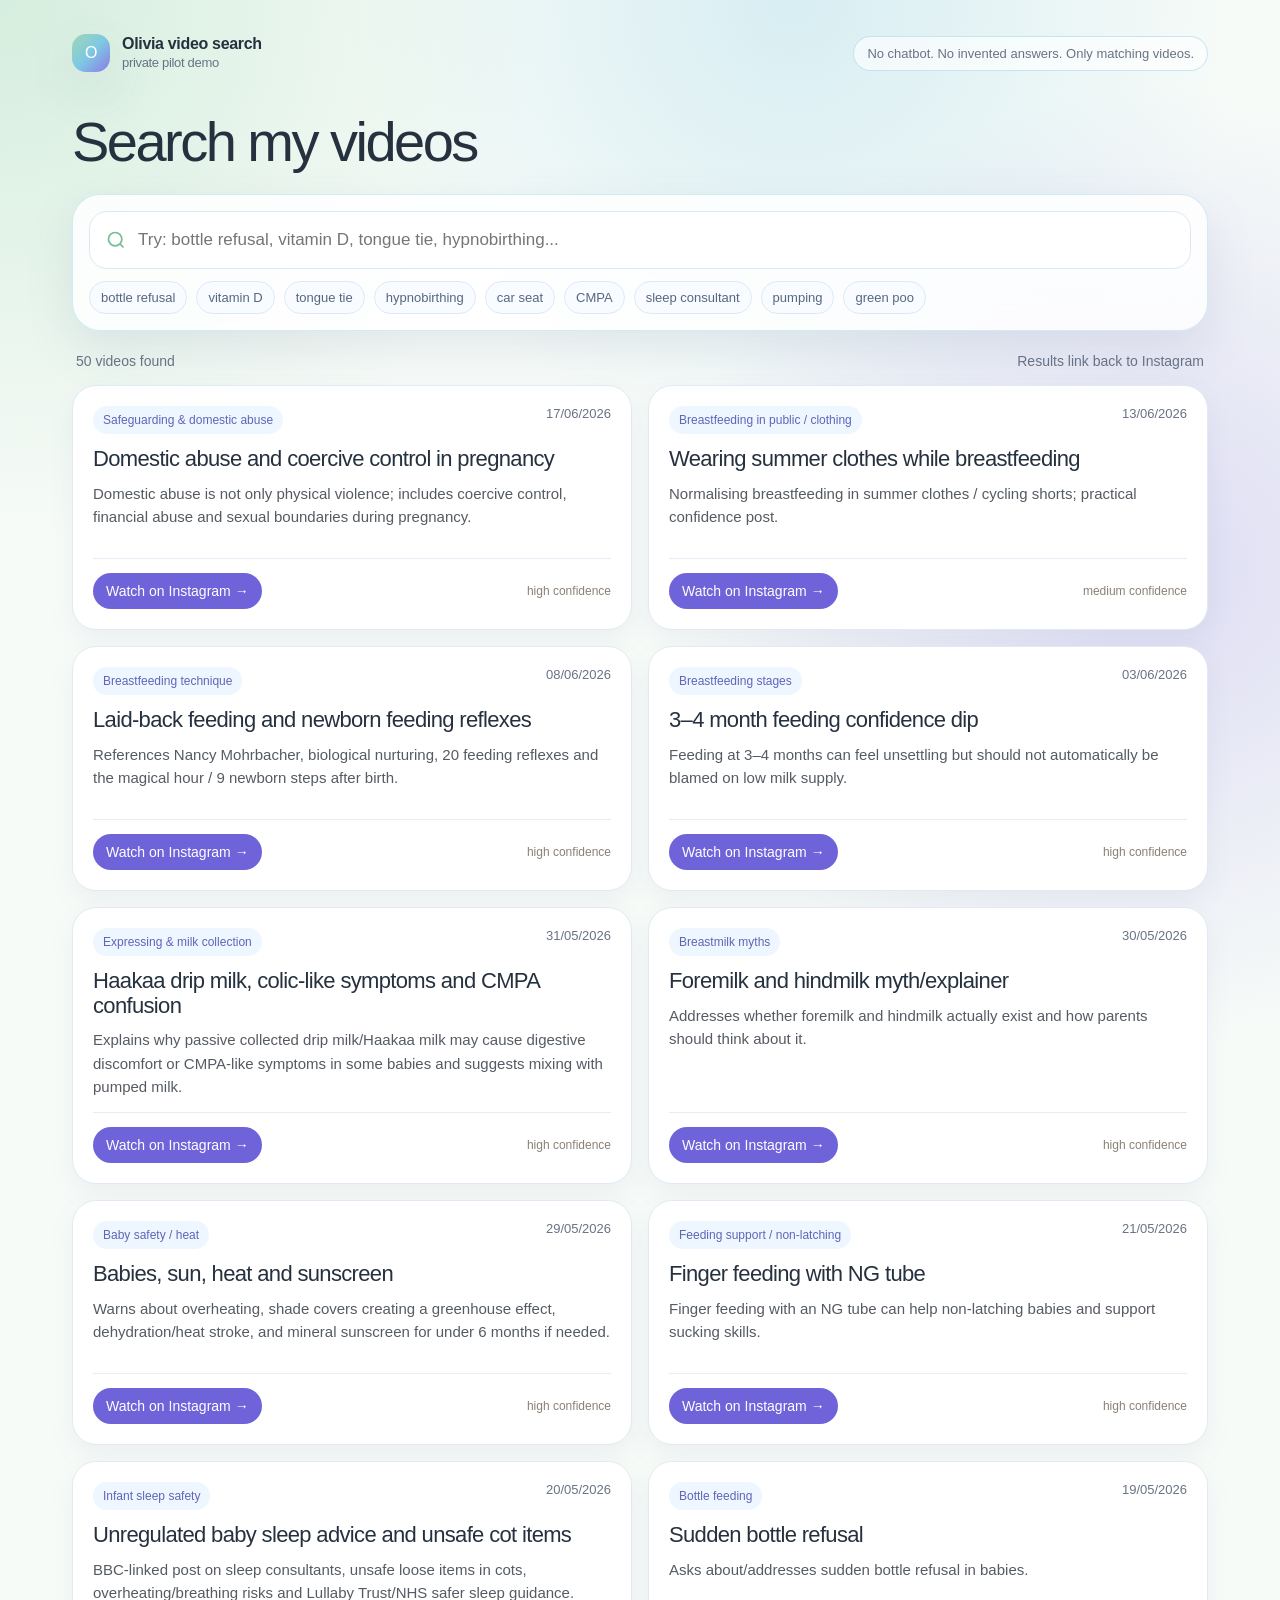
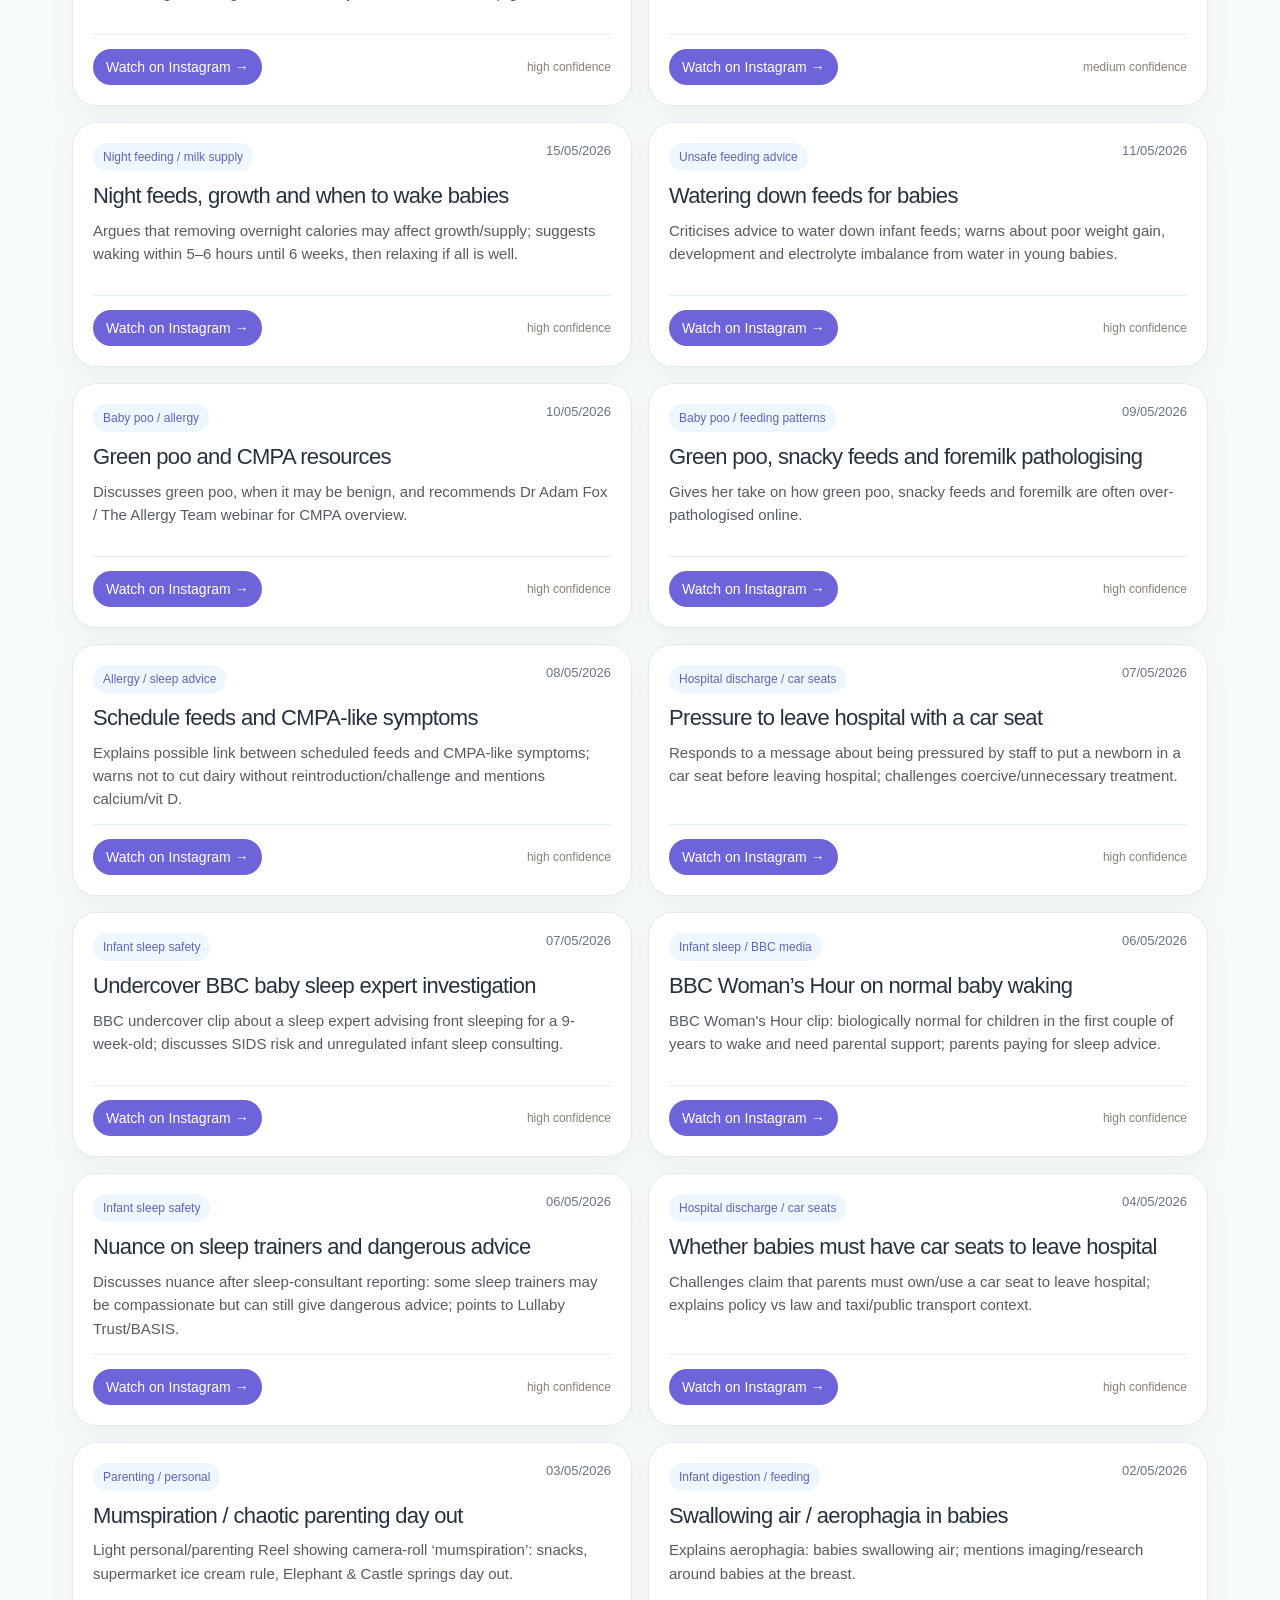
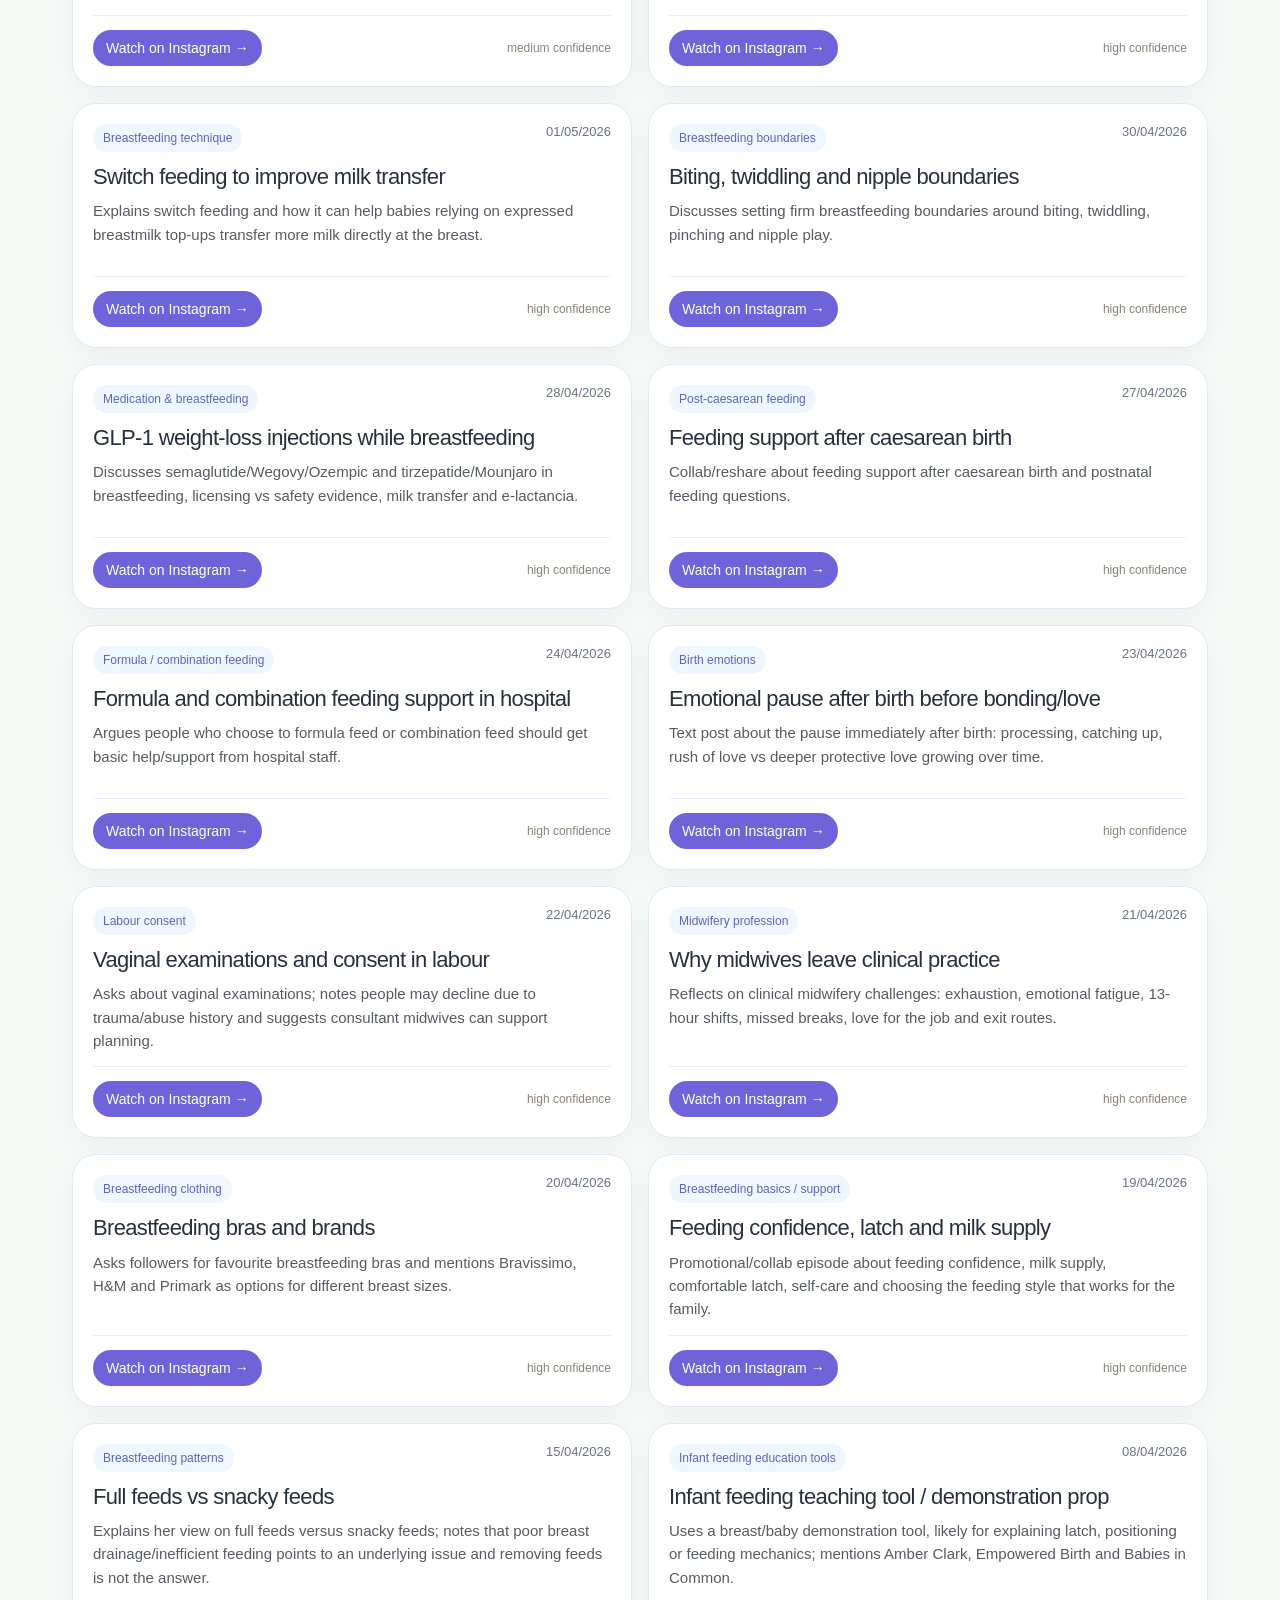
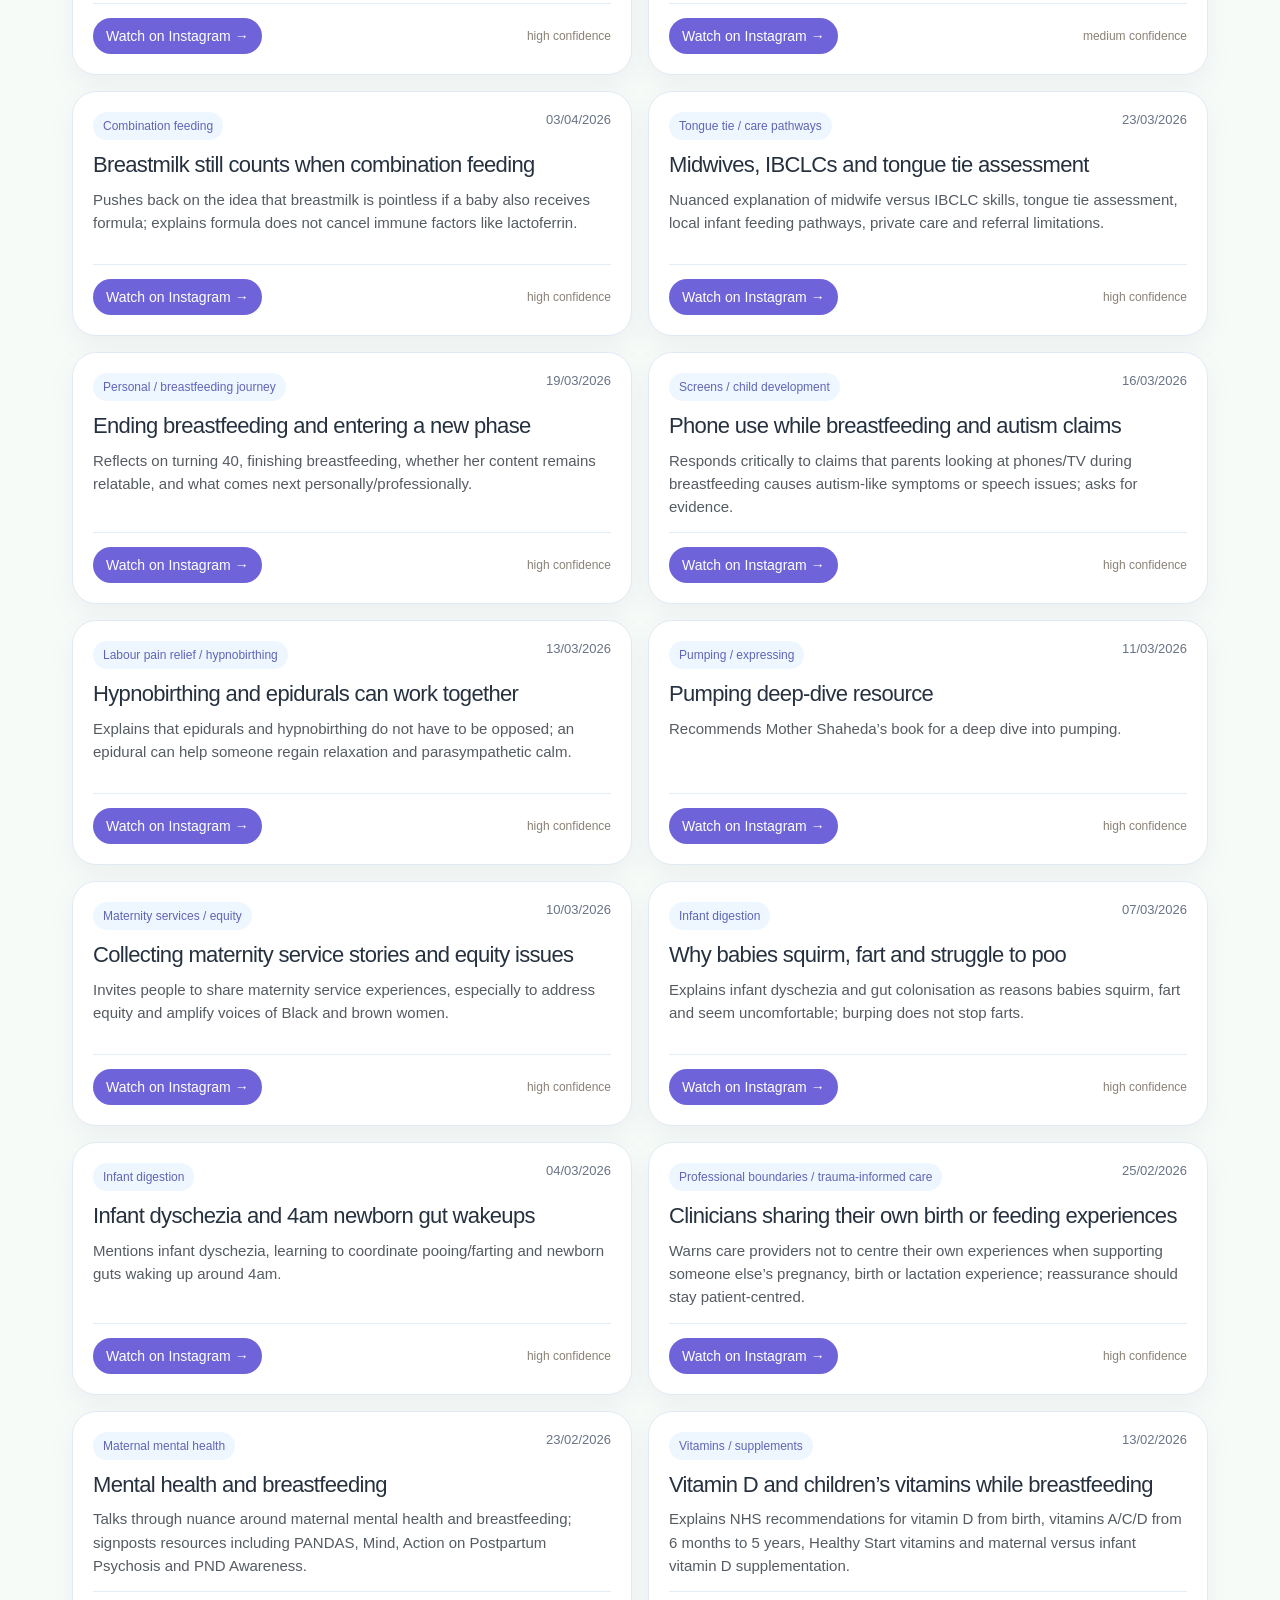
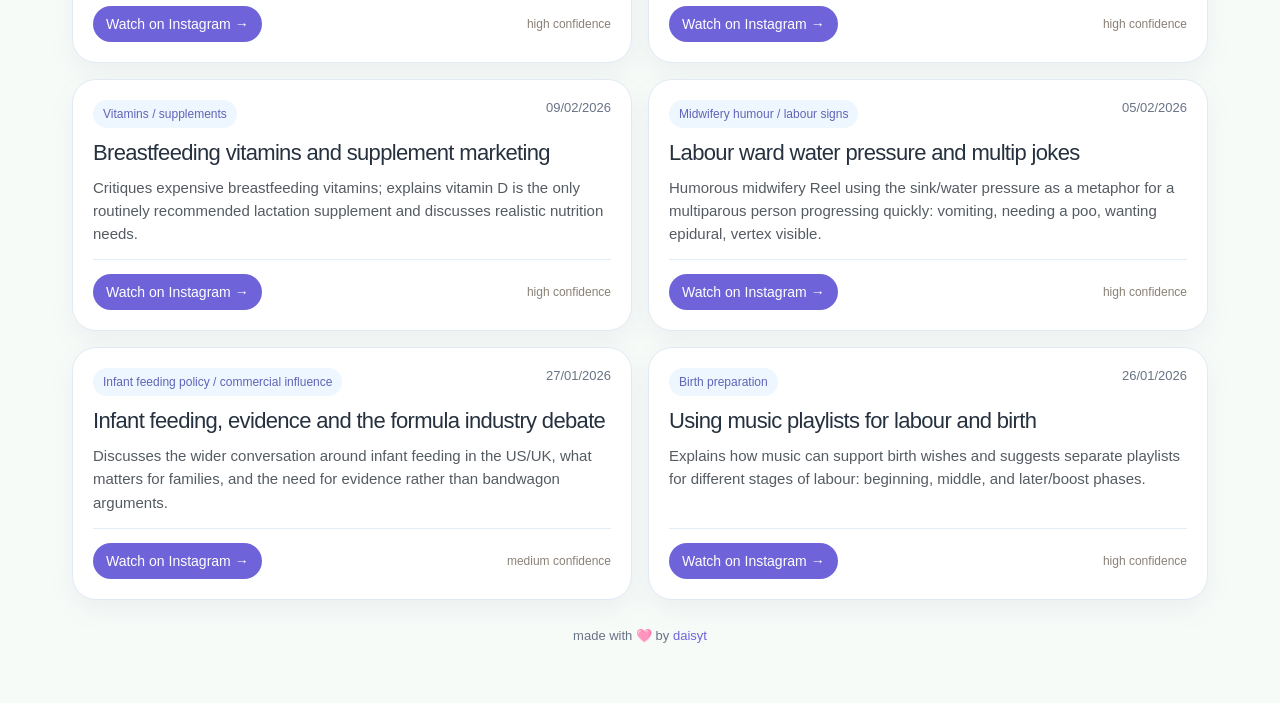
==== olivia/index.html @ 492f8221 "demo" ====
<!doctype html>
<html lang="en">
<head>
  <meta charset="utf-8" />
  <meta name="viewport" content="width=device-width, initial-scale=1" />
  <title>Search my videos</title>
  <style>
    * { box-sizing: border-box; }
    :root {
      --bg: #f7fbf8;
      --panel: rgba(255,255,255,.80);
      --card: #ffffff;
      --ink: #26313f;
      --muted: #687385;
      --soft: #dce9f4;
      --accent: #9ed8b3;
      --accent-2: #7ec8e3;
      --green: #9ed8b3;
      --shadow: 0 18px 48px rgba(91, 112, 148, .13);
      --radius: 24px;
    }
    body {
      margin: 0;
      font-family: "Helvetica Neue", Helvetica, Arial, ui-sans-serif, system-ui, -apple-system, BlinkMacSystemFont, "Segoe UI", sans-serif;
      font-weight: 300;
      color: var(--ink);
      background:
        radial-gradient(circle at top left, rgba(158,216,179,.38), transparent 34rem),
        radial-gradient(circle at 90% 8%, rgba(140,122,230,.24), transparent 30rem),
        radial-gradient(circle at 62% 0%, rgba(126,200,227,.26), transparent 28rem),
        var(--bg);
      min-height: 100vh;
    }
    a { color: inherit; }
    .wrap { max-width: 1180px; margin: 0 auto; padding: 34px 22px 60px; }
    header { display:flex; justify-content:space-between; align-items:center; gap:18px; margin-bottom:42px; }
    .brand { display:flex; align-items:center; gap:12px; font-weight:750; letter-spacing:-.02em; }
    .mark { width:38px; height:38px; border-radius:14px; background:linear-gradient(135deg,var(--green),var(--accent-2),#8c7ae6); color:white; display:grid; place-items:center; box-shadow:var(--shadow); font-weight:300; }
    .pill { border:1px solid rgba(126,200,227,.42); background:rgba(255,255,255,.64); color:var(--muted); padding:9px 13px; border-radius:999px; font-size:13px; }
    .hero { margin-bottom:24px; }
    h1 { font-family: "Helvetica Neue", Helvetica, Arial, ui-sans-serif, system-ui, sans-serif; font-size: clamp(34px, 5vw, 56px); font-weight: 200; line-height:1; letter-spacing:-.045em; margin:0; max-width:720px; }
    .searchPanel { position:sticky; top:14px; z-index:4; background:rgba(255,255,255,.84); border:1px solid rgba(126,200,227,.34); box-shadow:var(--shadow); backdrop-filter: blur(18px); border-radius:28px; padding:16px; margin-bottom:22px; }
    .searchRow { display:flex; gap:12px; align-items:center; }
    .searchBox { position:relative; flex:1; }
    .searchIcon { position:absolute; left:17px; top:50%; transform:translateY(-50%); color:#75bd93; pointer-events:none; }
    #q { display:block; width:100%; height:58px; border:1px solid #dbe7f3; border-radius:18px; background:white; padding:0 50px 0 48px; font-size:17px; line-height:58px; outline:none; color:var(--ink); transition:.18s ease; appearance:none; -webkit-appearance:none; }
    #q:focus { border-color:rgba(117,189,147,.72); box-shadow:0 0 0 4px rgba(158,216,179,.20); }
    .clearSearch { display:none; position:absolute; right:12px; top:50%; transform:translateY(-50%); width:34px; height:34px; border:0; border-radius:999px; background:#edf7f2; color:#4f9a6e; font-size:22px; line-height:1; cursor:pointer; font-weight:300; }
    .clearSearch.visible { display:grid; place-items:center; }
    .clearSearch:hover { background:#e7f7ef; color:#3f6f56; }
    .quick { display:flex; gap:9px; flex-wrap:wrap; margin-top:12px; }
    .chip { border:1px solid #dce9f4; background:#f8fbff; color:#58677f; border-radius:999px; padding:8px 11px; font-size:13px; cursor:pointer; transition:.15s ease; }
    .chip:hover, .chip.active { background:#edf7f2; border-color:#9ed8b3; color:#3f6f56; }
    .metaLine { display:flex; justify-content:space-between; align-items:center; gap:12px; color:var(--muted); font-size:14px; margin:16px 4px; }
    .grid { display:grid; grid-template-columns:repeat(2,minmax(0,1fr)); gap:16px; }
    .card { background:var(--card); border:1px solid #e1eaf4; border-radius:24px; padding:20px; box-shadow:0 10px 26px rgba(91,112,148,.075); transition:.18s ease; display:flex; flex-direction:column; min-height:245px; font-weight:300; }
    .card:hover { transform: translateY(-2px); box-shadow:0 18px 36px rgba(91,112,148,.14); }
    .cardTop { display:flex; justify-content:space-between; gap:12px; align-items:flex-start; margin-bottom:13px; }
    .category { background:#eef7ff; color:#5f65b7; border-radius:999px; padding:7px 10px; font-size:12px; font-weight:300; white-space:nowrap; max-width: 58%; overflow:hidden; text-overflow:ellipsis; }
    .date { color:var(--muted); font-size:13px; white-space:nowrap; }
    .card h2 { margin:0 0 10px; font-size:22px; line-height:1.12; letter-spacing:-.03em; font-weight:300; }
    .summary { margin:0 0 14px; color:#555b62; line-height:1.55; font-size:15px; }
    .summary { flex:1; }
    .actions { display:flex; align-items:center; justify-content:space-between; gap:12px; border-top:1px solid #e5eef7; padding-top:14px; }
    .watch { display:inline-flex; align-items:center; gap:8px; text-decoration:none; background:#6f63d9; color:white; border-radius:999px; padding:10px 13px; font-size:14px; font-weight:300; }
    .confidence { color:#8a8176; font-size:12px; }
    .empty { display:none; text-align:center; padding:70px 20px; background:rgba(255,255,255,.74); border:1px dashed #bed8ed; border-radius:28px; }
    .empty h3 { font-size:28px; margin:0 0 8px; letter-spacing:-.04em; }
    .empty p { color:var(--muted); margin:0; }
    mark { background:#dff5ea; border-radius:4px; padding:0 2px; }
    footer { color:var(--muted); font-size:13px; margin-top:28px; text-align:center; }
    footer a { color:#6f63d9; text-decoration:none; }
    footer a:hover { text-decoration:underline; }
    @media (max-width: 820px) {
      .hero { grid-template-columns:1fr; }
      header { align-items:flex-start; }
      .searchRow { flex-direction:column; }
      .searchBox { width:100%; }
      .grid { grid-template-columns:1fr; }
      .searchPanel { position:relative; top:auto; }
    }
    @media (max-width: 520px) {
      .wrap { padding:24px 14px 44px; }
      header { flex-direction:column; }
      .cardTop { flex-direction:column; }
      .category { max-width:100%; }
    }
  </style>
</head>
<body>
  <div class="wrap">
    <header>
      <div class="brand"><div class="mark">O</div><div>Olivia video search<br><span style="font-weight:500;color:var(--muted);font-size:13px">private pilot demo</span></div></div>
      <div class="pill">No chatbot. No invented answers. Only matching videos.</div>
    </header>

    <section class="hero">
      <h1>Search my videos</h1>
    </section>

    <section class="searchPanel">
      <div class="searchRow">
        <div class="searchBox">
          <svg class="searchIcon" width="20" height="20" viewBox="0 0 24 24" fill="none" stroke="currentColor" stroke-width="2"><circle cx="11" cy="11" r="8"></circle><path d="m21 21-4.3-4.3"></path></svg>
          <input id="q" type="text" placeholder="Try: bottle refusal, vitamin D, tongue tie, hypnobirthing..." autocomplete="off" />
          <button id="clearSearch" class="clearSearch" type="button" aria-label="Clear search">×</button>
        </div>
      </div>
      <div class="quick" id="quick"></div>
    </section>

    <div class="metaLine"><span id="count"></span><span>Results link back to Instagram</span></div>
    <main class="grid" id="results"></main>
    <section class="empty" id="empty"><h3>No matching videos found.</h3><p>This is intentional: the demo should not invent topics Olivia has not covered.</p></section>
    <footer>made with 🩷 by <a href="https://daisyt.co" target="_blank" rel="noreferrer">daisyt</a></footer>
  </div>
<script>
const DATA = [{"rank": "1", "date": "2026-06-17", "instagram_url": "https://www.instagram.com/reel/DZrXNk5NRS1/", "category": "Safeguarding & domestic abuse", "title": "Domestic abuse and coercive control in pregnancy", "summary": "Domestic abuse is not only physical violence; includes coercive control, financial abuse and sexual boundaries during pregnancy.", "search_tags": "domestic abuse; coercive control; financial abuse; pregnancy safety; sexual consent; refuge; women's aid", "evidence_source": "caption", "confidence": "high"}, {"rank": "2", "date": "2026-06-13", "instagram_url": "https://www.instagram.com/reel/DZh6YOZNnAI/", "category": "Breastfeeding in public / clothing", "title": "Wearing summer clothes while breastfeeding", "summary": "Normalising breastfeeding in summer clothes / cycling shorts; practical confidence post.", "search_tags": "breastfeeding in public; summer dress; breastfeeding clothes; confidence; nursing in public", "evidence_source": "caption", "confidence": "medium"}, {"rank": "3", "date": "2026-06-08", "instagram_url": "https://www.instagram.com/reel/DZUvmXJNbAH/", "category": "Breastfeeding technique", "title": "Laid-back feeding and newborn feeding reflexes", "summary": "References Nancy Mohrbacher, biological nurturing, 20 feeding reflexes and the magical hour / 9 newborn steps after birth.", "search_tags": "laid back feeding; biological nurturing; feeding reflexes; newborn latch; magical hour; first feed; Nancy Mohrbacher", "evidence_source": "caption", "confidence": "high"}, {"rank": "4", "date": "2026-06-03", "instagram_url": "https://www.instagram.com/reel/DZHeJtjtUe_/", "category": "Breastfeeding stages", "title": "3–4 month feeding confidence dip", "summary": "Feeding at 3–4 months can feel unsettling but should not automatically be blamed on low milk supply.", "search_tags": "3 month breastfeeding; 4 month breastfeeding; milk supply; feeding confidence; fussing at breast; breastfeeding crisis", "evidence_source": "caption", "confidence": "high"}, {"rank": "5", "date": "2026-05-31", "instagram_url": "https://www.instagram.com/reel/DZAJZV7tAEU/", "category": "Expressing & milk collection", "title": "Haakaa drip milk, colic-like symptoms and CMPA confusion", "summary": "Explains why passive collected drip milk/Haakaa milk may cause digestive discomfort or CMPA-like symptoms in some babies and suggests mixing with pumped milk.", "search_tags": "haakaa; drip milk; colic; bloody stools; CMPA symptoms; pumped milk; foremilk; milk collection", "evidence_source": "caption", "confidence": "high"}, {"rank": "6", "date": "2026-05-30", "instagram_url": "https://www.instagram.com/reel/DY9VuSmt52v/", "category": "Breastmilk myths", "title": "Foremilk and hindmilk myth/explainer", "summary": "Addresses whether foremilk and hindmilk actually exist and how parents should think about it.", "search_tags": "foremilk; hindmilk; green poo; milk composition; breastfeeding myth", "evidence_source": "caption", "confidence": "high"}, {"rank": "7", "date": "2026-05-29", "instagram_url": "https://www.instagram.com/reel/DY6mCA7NaUb/", "category": "Baby safety / heat", "title": "Babies, sun, heat and sunscreen", "summary": "Warns about overheating, shade covers creating a greenhouse effect, dehydration/heat stroke, and mineral sunscreen for under 6 months if needed.", "search_tags": "baby heat; sun safety; pram cover; overheating; dehydration; heat stroke; sunscreen; mineral sunscreen; under 6 months", "evidence_source": "caption", "confidence": "high"}, {"rank": "8", "date": "2026-05-21", "instagram_url": "https://www.instagram.com/reel/DYmmatJNwjZ/", "category": "Feeding support / non-latching", "title": "Finger feeding with NG tube", "summary": "Finger feeding with an NG tube can help non-latching babies and support sucking skills.", "search_tags": "finger feeding; NG tube; non latching baby; sucking skills; feeding support; breast refusal", "evidence_source": "caption", "confidence": "high"}, {"rank": "9", "date": "2026-05-20", "instagram_url": "https://www.instagram.com/reel/DYjjJi_NhfM/", "category": "Infant sleep safety", "title": "Unregulated baby sleep advice and unsafe cot items", "summary": "BBC-linked post on sleep consultants, unsafe loose items in cots, overheating/breathing risks and Lullaby Trust/NHS safer sleep guidance.", "search_tags": "sleep consultant; baby sleep expert; safer sleep; cot safety; muslins in cot; loose items; overheating; Lullaby Trust; NHS sleep", "evidence_source": "caption", "confidence": "high"}, {"rank": "10", "date": "2026-05-19", "instagram_url": "https://www.instagram.com/reel/DYhRJ-Bt_BZ/", "category": "Bottle feeding", "title": "Sudden bottle refusal", "summary": "Asks about/addresses sudden bottle refusal in babies.", "search_tags": "bottle refusal; sudden bottle refusal; baby won't take bottle; feeding refusal; expressed milk bottle", "evidence_source": "caption", "confidence": "medium"}, {"rank": "11", "date": "2026-05-15", "instagram_url": "https://www.instagram.com/reel/DYWpFp0tznH/", "category": "Night feeding / milk supply", "title": "Night feeds, growth and when to wake babies", "summary": "Argues that removing overnight calories may affect growth/supply; suggests waking within 5–6 hours until 6 weeks, then relaxing if all is well.", "search_tags": "night feeds; overnight feeding; 6 week baby; wake to feed; milk supply; baby growth; sleeping through", "evidence_source": "caption", "confidence": "high"}, {"rank": "12", "date": "2026-05-11", "instagram_url": "https://www.instagram.com/reel/DYL_qENtW4C/", "category": "Unsafe feeding advice", "title": "Watering down feeds for babies", "summary": "Criticises advice to water down infant feeds; warns about poor weight gain, development and electrolyte imbalance from water in young babies.", "search_tags": "watering down formula; diluted milk; baby water; electrolyte imbalance; unsafe baby advice; 8 week baby; night feeds", "evidence_source": "caption", "confidence": "high"}, {"rank": "13", "date": "2026-05-10", "instagram_url": "https://www.instagram.com/reel/DYJkEp-NQE3/", "category": "Baby poo / allergy", "title": "Green poo and CMPA resources", "summary": "Discusses green poo, when it may be benign, and recommends Dr Adam Fox / The Allergy Team webinar for CMPA overview.", "search_tags": "green poo; green poop; CMPA; cow's milk protein allergy; allergy; nappies; Dr Adam Fox", "evidence_source": "caption", "confidence": "high"}, {"rank": "14", "date": "2026-05-09", "instagram_url": "https://www.instagram.com/reel/DYHAfMtMM-w/", "category": "Baby poo / feeding patterns", "title": "Green poo, snacky feeds and foremilk pathologising", "summary": "Gives her take on how green poo, snacky feeds and foremilk are often over-pathologised online.", "search_tags": "green poo; snacky feeds; foremilk; breastfeeding anxiety; nappies; feeding pattern", "evidence_source": "caption", "confidence": "high"}, {"rank": "15", "date": "2026-05-08", "instagram_url": "https://www.instagram.com/reel/DYEi41oNXFB/", "category": "Allergy / sleep advice", "title": "Schedule feeds and CMPA-like symptoms", "summary": "Explains possible link between scheduled feeds and CMPA-like symptoms; warns not to cut dairy without reintroduction/challenge and mentions calcium/vit D.", "search_tags": "scheduled feeds; CMPA symptoms; dairy free; dairy reintroduction; calcium; vitamin D; blood in poo; lactose intolerance; sleep trainer", "evidence_source": "caption", "confidence": "high"}, {"rank": "16", "date": "2026-05-07", "instagram_url": "https://www.instagram.com/reel/DYCMPEjN50B/", "category": "Hospital discharge / car seats", "title": "Pressure to leave hospital with a car seat", "summary": "Responds to a message about being pressured by staff to put a newborn in a car seat before leaving hospital; challenges coercive/unnecessary treatment.", "search_tags": "hospital discharge; car seat; leaving hospital; newborn car seat; midwife pressure; birth trauma; postnatal ward", "evidence_source": "caption + OCR frame review", "confidence": "high"}, {"rank": "17", "date": "2026-05-07", "instagram_url": "https://www.instagram.com/reel/DYByxgCNAt-/", "category": "Infant sleep safety", "title": "Undercover BBC baby sleep expert investigation", "summary": "BBC undercover clip about a sleep expert advising front sleeping for a 9-week-old; discusses SIDS risk and unregulated infant sleep consulting.", "search_tags": "front sleeping; tummy sleeping; SIDS; sleep consultant; 9 week newborn; undercover investigation; BBC; Lullaby Trust; safer sleep", "evidence_source": "caption", "confidence": "high"}, {"rank": "18", "date": "2026-05-06", "instagram_url": "https://www.instagram.com/reel/DYADqc3tprV/", "category": "Infant sleep / BBC media", "title": "BBC Woman’s Hour on normal baby waking", "summary": "BBC Woman's Hour clip: biologically normal for children in the first couple of years to wake and need parental support; parents paying for sleep advice.", "search_tags": "biologically normal waking; baby sleep; night waking; parental support; BBC Woman's Hour; sleep consultants", "evidence_source": "OCR frame review", "confidence": "high"}, {"rank": "19", "date": "2026-05-06", "instagram_url": "https://www.instagram.com/reel/DX_M88PNMA4/", "category": "Infant sleep safety", "title": "Nuance on sleep trainers and dangerous advice", "summary": "Discusses nuance after sleep-consultant reporting: some sleep trainers may be compassionate but can still give dangerous advice; points to Lullaby Trust/BASIS.", "search_tags": "sleep trainers; dangerous advice; tummy sleeping; Lullaby Trust; BASIS baby sleep; infant sleep regulation; parental risk", "evidence_source": "caption", "confidence": "high"}, {"rank": "20", "date": "2026-05-04", "instagram_url": "https://www.instagram.com/reel/DX6el61t6LU/", "category": "Hospital discharge / car seats", "title": "Whether babies must have car seats to leave hospital", "summary": "Challenges claim that parents must own/use a car seat to leave hospital; explains policy vs law and taxi/public transport context.", "search_tags": "car seat hospital discharge; leaving maternity ward; taxi with baby; hospital policy; newborn travel; safeguarding", "evidence_source": "caption", "confidence": "high"}, {"rank": "21", "date": "2026-05-03", "instagram_url": "https://www.instagram.com/reel/DX4Oi7Ts-rH/", "category": "Parenting / personal", "title": "Mumspiration / chaotic parenting day out", "summary": "Light personal/parenting Reel showing camera-roll ‘mumspiration’: snacks, supermarket ice cream rule, Elephant & Castle springs day out.", "search_tags": "mumspiration; chaotic parenting; day out; snacks; Elephant and Castle; family outing; parenting reality", "evidence_source": "caption + OCR frame review", "confidence": "medium"}, {"rank": "22", "date": "2026-05-02", "instagram_url": "https://www.instagram.com/reel/DX1OsI0NlZ-/", "category": "Infant digestion / feeding", "title": "Swallowing air / aerophagia in babies", "summary": "Explains aerophagia: babies swallowing air; mentions imaging/research around babies at the breast.", "search_tags": "aerophagia; swallowing air; baby wind; trapped wind; gas; breastfeeding; latch; Donna Geddes", "evidence_source": "caption + OCR frame review", "confidence": "high"}, {"rank": "23", "date": "2026-05-01", "instagram_url": "https://www.instagram.com/reel/DXyjomrtBqC/", "category": "Breastfeeding technique", "title": "Switch feeding to improve milk transfer", "summary": "Explains switch feeding and how it can help babies relying on expressed breastmilk top-ups transfer more milk directly at the breast.", "search_tags": "switch feeding; milk transfer; breastmilk top ups; pumping; breastfeeding technique; low supply; breast compressions", "evidence_source": "caption", "confidence": "high"}, {"rank": "24", "date": "2026-04-30", "instagram_url": "https://www.instagram.com/reel/DXwk7XQNIKT/", "category": "Breastfeeding boundaries", "title": "Biting, twiddling and nipple boundaries", "summary": "Discusses setting firm breastfeeding boundaries around biting, twiddling, pinching and nipple play.", "search_tags": "biting while breastfeeding; twiddling; nipple pinching; breastfeeding boundaries; toddler breastfeeding; nursing manners", "evidence_source": "caption", "confidence": "high"}, {"rank": "25", "date": "2026-04-28", "instagram_url": "https://www.instagram.com/reel/DXq15BOjZ7T/", "category": "Medication & breastfeeding", "title": "GLP-1 weight-loss injections while breastfeeding", "summary": "Discusses semaglutide/Wegovy/Ozempic and tirzepatide/Mounjaro in breastfeeding, licensing vs safety evidence, milk transfer and e-lactancia.", "search_tags": "Ozempic breastfeeding; Wegovy breastfeeding; Mounjaro breastfeeding; semaglutide; tirzepatide; GLP-1; medication safety; e-lactancia", "evidence_source": "caption", "confidence": "high"}, {"rank": "26", "date": "2026-04-27", "instagram_url": "https://www.instagram.com/reel/DXokIhnjIj6/", "category": "Post-caesarean feeding", "title": "Feeding support after caesarean birth", "summary": "Collab/reshare about feeding support after caesarean birth and postnatal feeding questions.", "search_tags": "caesarean feeding; C-section breastfeeding; post caesarean support; infant feeding; postnatal feeding", "evidence_source": "caption", "confidence": "high"}, {"rank": "27", "date": "2026-04-24", "instagram_url": "https://www.instagram.com/reel/DXgeUxijTUK/", "category": "Formula / combination feeding", "title": "Formula and combination feeding support in hospital", "summary": "Argues people who choose to formula feed or combination feed should get basic help/support from hospital staff.", "search_tags": "formula feeding; combination feeding; hospital support; infant feeding team; midwife; feeding choice; bottle feeding", "evidence_source": "caption + OCR frame review", "confidence": "high"}, {"rank": "28", "date": "2026-04-23", "instagram_url": "https://www.instagram.com/reel/DXd9myujeZo/", "category": "Birth emotions", "title": "Emotional pause after birth before bonding/love", "summary": "Text post about the pause immediately after birth: processing, catching up, rush of love vs deeper protective love growing over time.", "search_tags": "birth emotions; bonding; love after birth; first meeting baby; post birth pause; maternal feelings; birth processing", "evidence_source": "OCR frame review", "confidence": "high"}, {"rank": "29", "date": "2026-04-22", "instagram_url": "https://www.instagram.com/reel/DXbUwyrDYAm/", "category": "Labour consent", "title": "Vaginal examinations and consent in labour", "summary": "Asks about vaginal examinations; notes people may decline due to trauma/abuse history and suggests consultant midwives can support planning.", "search_tags": "vaginal examinations; VE; labour consent; birth trauma; abuse history; decline cervical checks; consultant midwife", "evidence_source": "caption", "confidence": "high"}, {"rank": "30", "date": "2026-04-21", "instagram_url": "https://www.instagram.com/reel/DXYl1SwDZkv/", "category": "Midwifery profession", "title": "Why midwives leave clinical practice", "summary": "Reflects on clinical midwifery challenges: exhaustion, emotional fatigue, 13-hour shifts, missed breaks, love for the job and exit routes.", "search_tags": "midwife burnout; clinical midwifery; compassion fatigue; 13 hour shifts; NHS midwife; leaving midwifery; healthcare burnout", "evidence_source": "caption", "confidence": "high"}, {"rank": "31", "date": "2026-04-20", "instagram_url": "https://www.instagram.com/reel/DXWVL9lDY21/", "category": "Breastfeeding clothing", "title": "Breastfeeding bras and brands", "summary": "Asks followers for favourite breastfeeding bras and mentions Bravissimo, H&M and Primark as options for different breast sizes.", "search_tags": "breastfeeding bras; nursing bra; Bravissimo; H&M; Primark; bigger boobs; small boobs; breastfeeding clothes", "evidence_source": "caption", "confidence": "high"}, {"rank": "32", "date": "2026-04-19", "instagram_url": "https://www.instagram.com/reel/DXUndyrCJ-p/", "category": "Breastfeeding basics / support", "title": "Feeding confidence, latch and milk supply", "summary": "Promotional/collab episode about feeding confidence, milk supply, comfortable latch, self-care and choosing the feeding style that works for the family.", "search_tags": "feeding confidence; milk supply; latch; self care; feeding journey; breastfeeding support; judgement free feeding", "evidence_source": "caption", "confidence": "high"}, {"rank": "33", "date": "2026-04-15", "instagram_url": "https://www.instagram.com/reel/DXJT7MWDbI5/", "category": "Breastfeeding patterns", "title": "Full feeds vs snacky feeds", "summary": "Explains her view on full feeds versus snacky feeds; notes that poor breast drainage/inefficient feeding points to an underlying issue and removing feeds is not the answer.", "search_tags": "full feeds; snacky feeds; breast drainage; milk transfer; inefficient feeding; removing feeds; feeding frequency", "evidence_source": "caption", "confidence": "high"}, {"rank": "34", "date": "2026-04-08", "instagram_url": "https://www.instagram.com/reel/DW3UBfojZNz/", "category": "Infant feeding education tools", "title": "Infant feeding teaching tool / demonstration prop", "summary": "Uses a breast/baby demonstration tool, likely for explaining latch, positioning or feeding mechanics; mentions Amber Clark, Empowered Birth and Babies in Common.", "search_tags": "feeding tool; latch demo; breastfeeding education; positioning; demonstration prop; infant feeding training; Amber Clark; Babies in Common", "evidence_source": "caption + frame review", "confidence": "medium"}, {"rank": "35", "date": "2026-04-03", "instagram_url": "https://www.instagram.com/reel/DWqgQ5djTFA/", "category": "Combination feeding", "title": "Breastmilk still counts when combination feeding", "summary": "Pushes back on the idea that breastmilk is pointless if a baby also receives formula; explains formula does not cancel immune factors like lactoferrin.", "search_tags": "combination feeding; combi feeding; formula and breastmilk; lactoferrin; immune factors; small amounts breastmilk; mixed feeding", "evidence_source": "caption", "confidence": "high"}, {"rank": "36", "date": "2026-03-23", "instagram_url": "https://www.instagram.com/reel/DWOjoK0jR-4/", "category": "Tongue tie / care pathways", "title": "Midwives, IBCLCs and tongue tie assessment", "summary": "Nuanced explanation of midwife versus IBCLC skills, tongue tie assessment, local infant feeding pathways, private care and referral limitations.", "search_tags": "tongue tie; IBCLC; midwife; infant feeding team; breastfeeding assessment; oral function; referral pathway; private lactation care", "evidence_source": "caption", "confidence": "high"}, {"rank": "37", "date": "2026-03-19", "instagram_url": "https://www.instagram.com/reel/DWEE8xPjU_L/", "category": "Personal / breastfeeding journey", "title": "Ending breastfeeding and entering a new phase", "summary": "Reflects on turning 40, finishing breastfeeding, whether her content remains relatable, and what comes next personally/professionally.", "search_tags": "ending breastfeeding; weaning; breastfeeding journey; turning 40; identity; relatable content; lactation consultant personal", "evidence_source": "caption", "confidence": "high"}, {"rank": "38", "date": "2026-03-16", "instagram_url": "https://www.instagram.com/reel/DV8XPUADcAt/", "category": "Screens / child development", "title": "Phone use while breastfeeding and autism claims", "summary": "Responds critically to claims that parents looking at phones/TV during breastfeeding causes autism-like symptoms or speech issues; asks for evidence.", "search_tags": "phones while breastfeeding; screen time; autism claims; still face effect; child development; Jonathan Haidt; evidence; breastfeeding and phone", "evidence_source": "caption + OCR frame review", "confidence": "high"}, {"rank": "39", "date": "2026-03-13", "instagram_url": "https://www.instagram.com/reel/DV0bP5dDWTx/", "category": "Labour pain relief / hypnobirthing", "title": "Hypnobirthing and epidurals can work together", "summary": "Explains that epidurals and hypnobirthing do not have to be opposed; an epidural can help someone regain relaxation and parasympathetic calm.", "search_tags": "hypnobirthing; epidural; labour pain relief; parasympathetic nervous system; calm birth; birth plan; spinal; anaesthetist", "evidence_source": "caption", "confidence": "high"}, {"rank": "40", "date": "2026-03-11", "instagram_url": "https://www.instagram.com/reel/DVvUTMUDchy/", "category": "Pumping / expressing", "title": "Pumping deep-dive resource", "summary": "Recommends Mother Shaheda’s book for a deep dive into pumping.", "search_tags": "pumping; expressing milk; breast pump; Mother Shaheda; pumping book; expressed breastmilk", "evidence_source": "caption", "confidence": "high"}, {"rank": "41", "date": "2026-03-10", "instagram_url": "https://www.instagram.com/reel/DVtj2Q2DfT-/", "category": "Maternity services / equity", "title": "Collecting maternity service stories and equity issues", "summary": "Invites people to share maternity service experiences, especially to address equity and amplify voices of Black and brown women.", "search_tags": "maternity services; birth stories; pregnancy experience; feeding experience; maternity equity; Black women; brown women; service improvement", "evidence_source": "caption", "confidence": "high"}, {"rank": "42", "date": "2026-03-07", "instagram_url": "https://www.instagram.com/reel/DVlOvEmDWtP/", "category": "Infant digestion", "title": "Why babies squirm, fart and struggle to poo", "summary": "Explains infant dyschezia and gut colonisation as reasons babies squirm, fart and seem uncomfortable; burping does not stop farts.", "search_tags": "infant dyschezia; baby farts; baby gas; squirming baby; burping; gut bacteria; baby poo; trapped wind", "evidence_source": "caption", "confidence": "high"}, {"rank": "43", "date": "2026-03-04", "instagram_url": "https://www.instagram.com/reel/DVdu1d1jWkm/", "category": "Infant digestion", "title": "Infant dyschezia and 4am newborn gut wakeups", "summary": "Mentions infant dyschezia, learning to coordinate pooing/farting and newborn guts waking up around 4am.", "search_tags": "infant dyschezia; newborn poo; baby farting; 4am baby; newborn gut; pooping coordination; squirming baby", "evidence_source": "caption", "confidence": "high"}, {"rank": "44", "date": "2026-02-25", "instagram_url": "https://www.instagram.com/reel/DVL6Pirgk-V/", "category": "Professional boundaries / trauma-informed care", "title": "Clinicians sharing their own birth or feeding experiences", "summary": "Warns care providers not to centre their own experiences when supporting someone else’s pregnancy, birth or lactation experience; reassurance should stay patient-centred.", "search_tags": "trauma informed care; professional boundaries; midwife personal experience; lactation support; patient centred care; birth experience; feeding experience", "evidence_source": "caption + OCR frame review", "confidence": "high"}, {"rank": "45", "date": "2026-02-23", "instagram_url": "https://www.instagram.com/reel/DVGWHauDbwI/", "category": "Maternal mental health", "title": "Mental health and breastfeeding", "summary": "Talks through nuance around maternal mental health and breastfeeding; signposts resources including PANDAS, Mind, Action on Postpartum Psychosis and PND Awareness.", "search_tags": "mental health breastfeeding; maternal mental health; postnatal depression; PND; postpartum psychosis; PANDAS; Mind; lactation and mental health", "evidence_source": "caption + OCR frame review", "confidence": "high"}, {"rank": "46", "date": "2026-02-13", "instagram_url": "https://www.instagram.com/reel/DUslVAHjWMb/", "category": "Vitamins / supplements", "title": "Vitamin D and children’s vitamins while breastfeeding", "summary": "Explains NHS recommendations for vitamin D from birth, vitamins A/C/D from 6 months to 5 years, Healthy Start vitamins and maternal versus infant vitamin D supplementation.", "search_tags": "vitamin D; baby vitamins; children vitamins; breastfeeding supplements; Healthy Start; vitamin A C D; 6 months to 5 years; KellyMom", "evidence_source": "caption", "confidence": "high"}, {"rank": "47", "date": "2026-02-09", "instagram_url": "https://www.instagram.com/reel/DUiGoYqDbXe/", "category": "Vitamins / supplements", "title": "Breastfeeding vitamins and supplement marketing", "summary": "Critiques expensive breastfeeding vitamins; explains vitamin D is the only routinely recommended lactation supplement and discusses realistic nutrition needs.", "search_tags": "breastfeeding vitamins; lactation supplements; vitamin D; milk production supplements; breastfeeding nutrition; expensive vitamins; 400IU; 6400IU", "evidence_source": "caption", "confidence": "high"}, {"rank": "48", "date": "2026-02-05", "instagram_url": "https://www.instagram.com/reel/DUYFACEDRex/", "category": "Midwifery humour / labour signs", "title": "Labour ward water pressure and multip jokes", "summary": "Humorous midwifery Reel using the sink/water pressure as a metaphor for a multiparous person progressing quickly: vomiting, needing a poo, wanting epidural, vertex visible.", "search_tags": "midwifery humour; multip; labour signs; vomiting in labour; needs a poo; epidural; vertex visible; fast labour", "evidence_source": "caption + OCR frame review", "confidence": "high"}, {"rank": "49", "date": "2026-01-27", "instagram_url": "https://www.instagram.com/reel/DUBAmmljQaj/", "category": "Infant feeding policy / commercial influence", "title": "Infant feeding, evidence and the formula industry debate", "summary": "Discusses the wider conversation around infant feeding in the US/UK, what matters for families, and the need for evidence rather than bandwagon arguments.", "search_tags": "infant feeding debate; formula industry; breastfeeding policy; evidence; US UK families; feeding support; commercial influence", "evidence_source": "caption + OCR frame review", "confidence": "medium"}, {"rank": "50", "date": "2026-01-26", "instagram_url": "https://www.instagram.com/reel/DT-dZigjesM/", "category": "Birth preparation", "title": "Using music playlists for labour and birth", "summary": "Explains how music can support birth wishes and suggests separate playlists for different stages of labour: beginning, middle, and later/boost phases.", "search_tags": "birth playlist; labour music; music for birth; hypnobirthing music; oxytocin; birth wishes; labour preparation; hospital speaker", "evidence_source": "caption + OCR frame review", "confidence": "high"}];
const $ = s => document.querySelector(s);
const results = $('#results');
const q = $('#q');
const count = $('#count');
const empty = $('#empty');
const quick = $('#quick');
const clearSearch = $('#clearSearch');
const quickTerms = ['bottle refusal','vitamin D','tongue tie','hypnobirthing','car seat','CMPA','sleep consultant','pumping','green poo'];
quickTerms.forEach(t => { const b=document.createElement('span'); b.className='chip'; b.textContent=t; b.onclick=()=>{ q.value=t; render(); }; quick.appendChild(b); });
function esc(s) { return (s||'').replace(/[&<>"']/g, m => ({'&':'&amp;','<':'&lt;','>':'&gt;','"':'&quot;',"'":'&#039;'}[m])); }
function terms(s) { return (s||'').toLowerCase().split(/[^a-z0-9]+/).filter(Boolean); }
function score(item, query) {
  if (!query) return 1;
  const qs = terms(query).filter(t => t.length > 1);
  const title = item.title.toLowerCase(), tags = item.search_tags.toLowerCase(), summary = item.summary.toLowerCase(), catg = item.category.toLowerCase();
  let s = 0;
  for (const t of qs) {
    if (title.includes(t)) s += 6;
    if (tags.includes(t)) s += 5;
    if (summary.includes(t)) s += 3;
    if (catg.includes(t)) s += 2;
  }
  if ((title+' '+tags+' '+summary+' '+catg).includes(query.toLowerCase())) s += 8;
  return s;
}
function escapeRegExp(s) {
  return s.replace(/[.*+?^${}()|[\]\\]/g, '\\$&');
}
function highlight(text, query) {
  let out = esc(text || '');
  const qs = [...new Set(terms(query).filter(t=>t.length>2))].slice(0,5);
  for (const t of qs) {
    out = out.replace(new RegExp('(' + escapeRegExp(t) + ')', 'ig'), '<mark>$1</mark>');
  }
  return out;
}
function formatDateUK(isoDate) {
  const [year, month, day] = (isoDate || '').split('-');
  return day && month && year ? `${day}/${month}/${year}` : esc(isoDate);
}
function card(d, query) {
  return `<article class="card">
    <div class="cardTop"><span class="category">${esc(d.category)}</span><span class="date">${formatDateUK(d.date)}</span></div>
    <h2>${highlight(d.title, query)}</h2>
    <p class="summary">${highlight(d.summary, query)}</p>
    <div class="actions"><a class="watch" href="${esc(d.instagram_url)}" target="_blank" rel="noreferrer">Watch on Instagram →</a><span class="confidence">${esc(d.confidence)} confidence</span></div>
  </article>`;
}
function render() {
  const query = q.value.trim();
  document.querySelectorAll('.chip').forEach(ch => ch.classList.toggle('active', ch.textContent === query));
  let arr = DATA.map(d => ({...d, _score: score(d, query)}))
    .filter(d => (!query || d._score > 0))
    .sort((a,b) => b._score - a._score || Number(a.rank) - Number(b.rank));
  results.innerHTML = arr.map(d => card(d, query)).join('');
  empty.style.display = arr.length ? 'none' : 'block';
  count.textContent = `${arr.length} video${arr.length===1?'':'s'} found${query ? ` for “${query}”` : ''}`;
  clearSearch.classList.toggle('visible', Boolean(query));
}
q.addEventListener('input', render);
clearSearch.onclick=()=>{ q.value=''; q.focus(); render(); };
render();
</script>
</body>
</html>
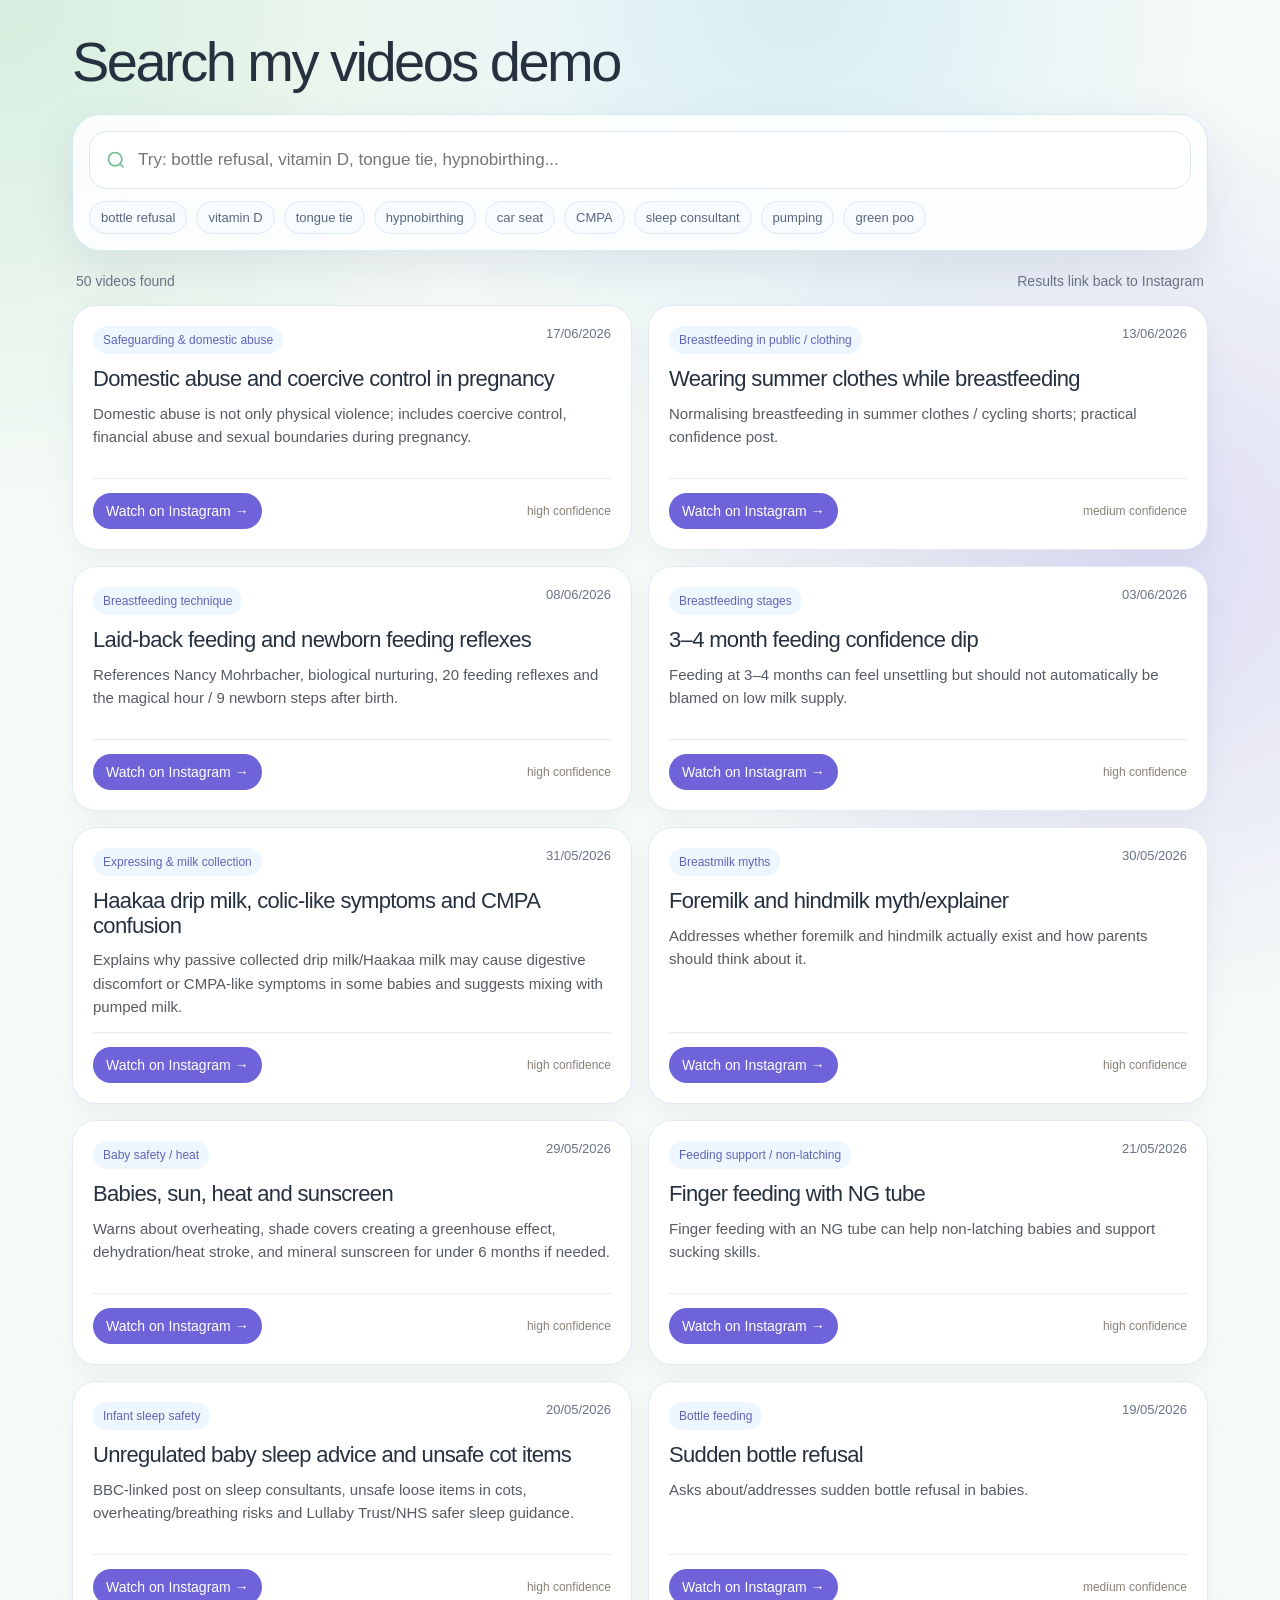
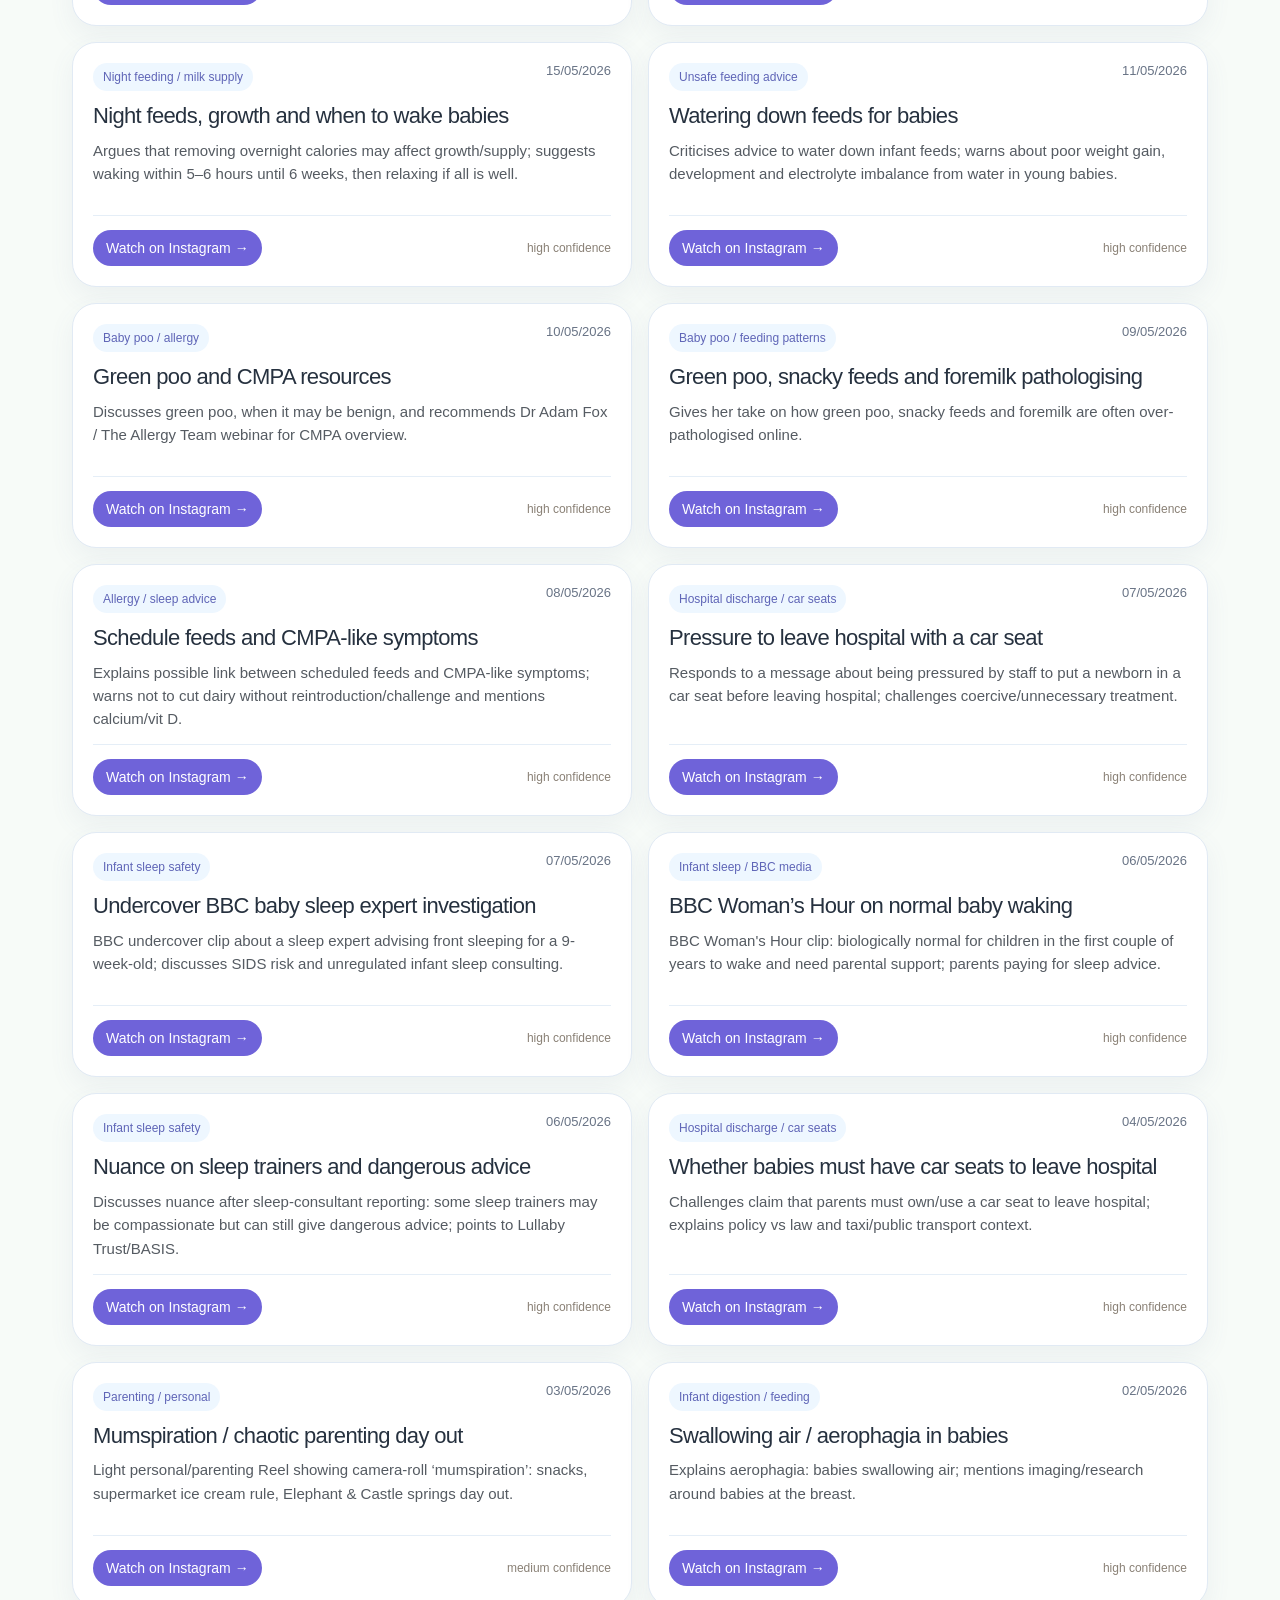
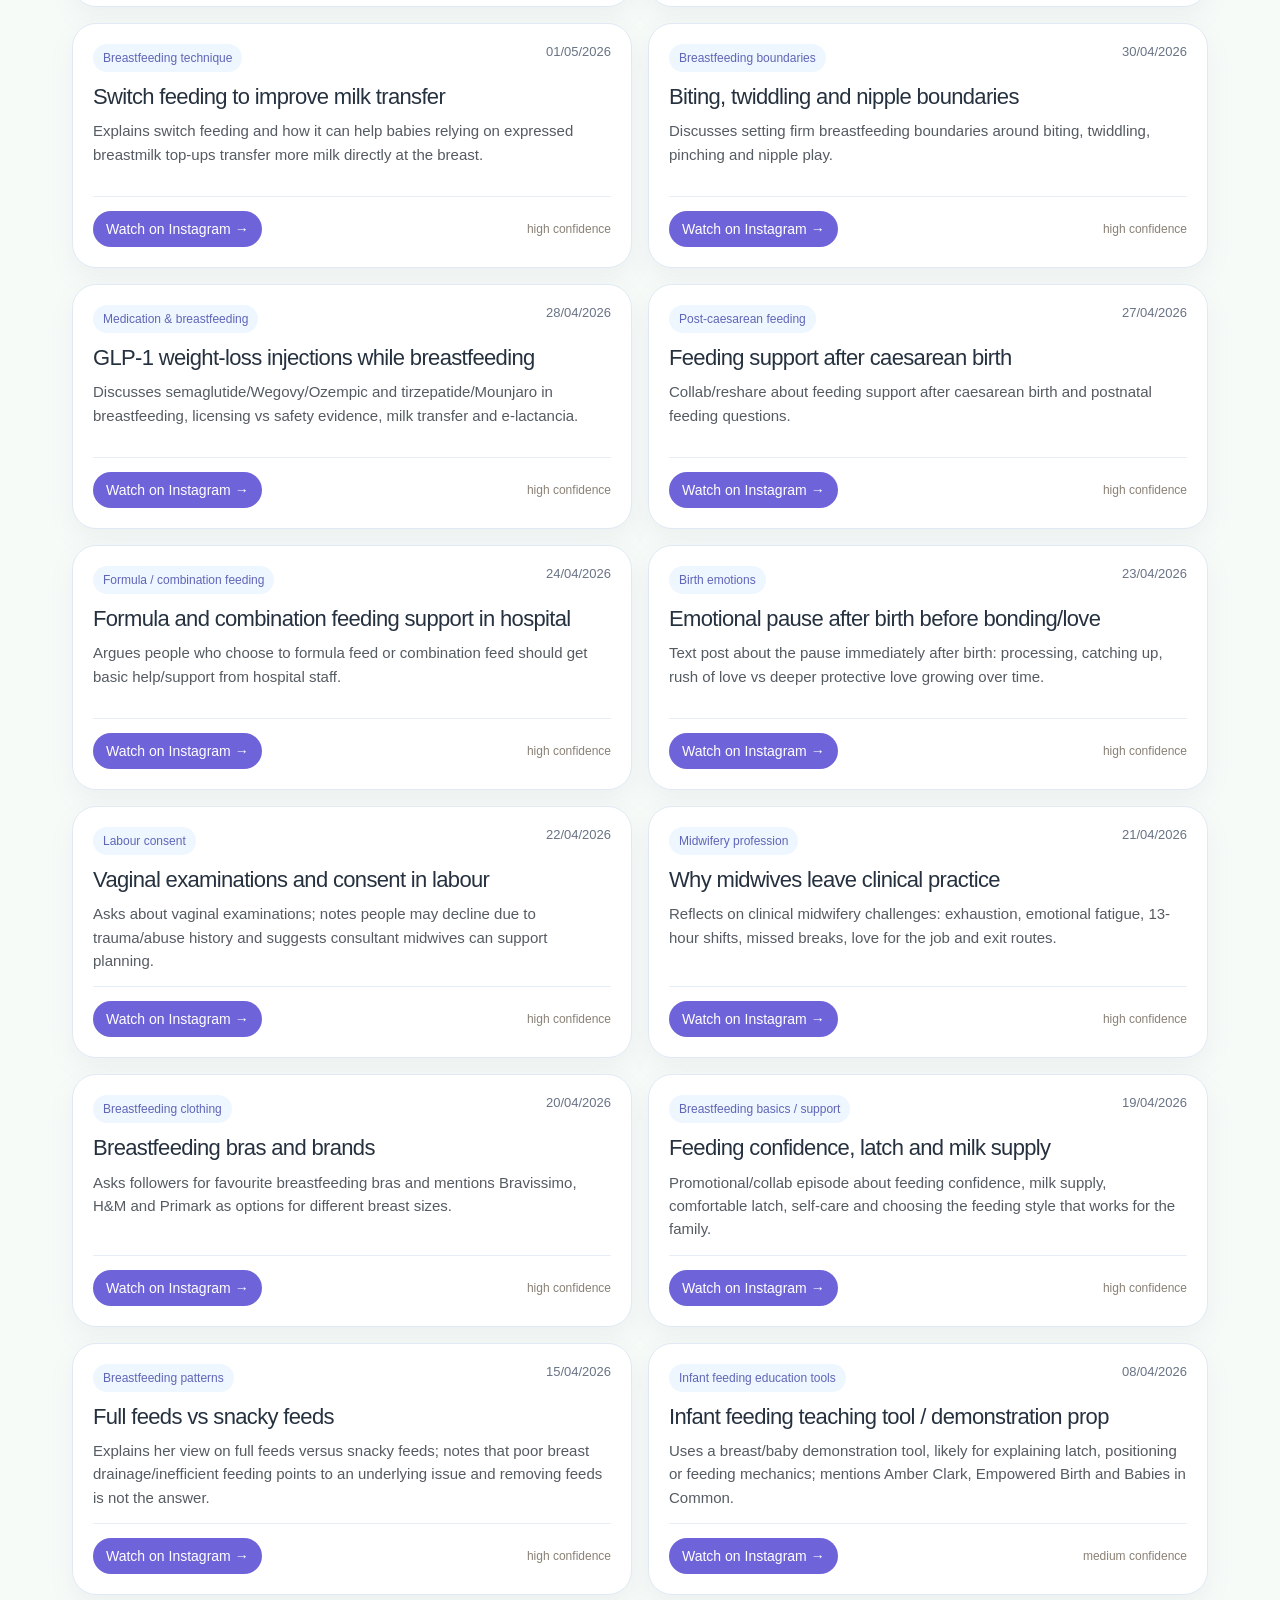
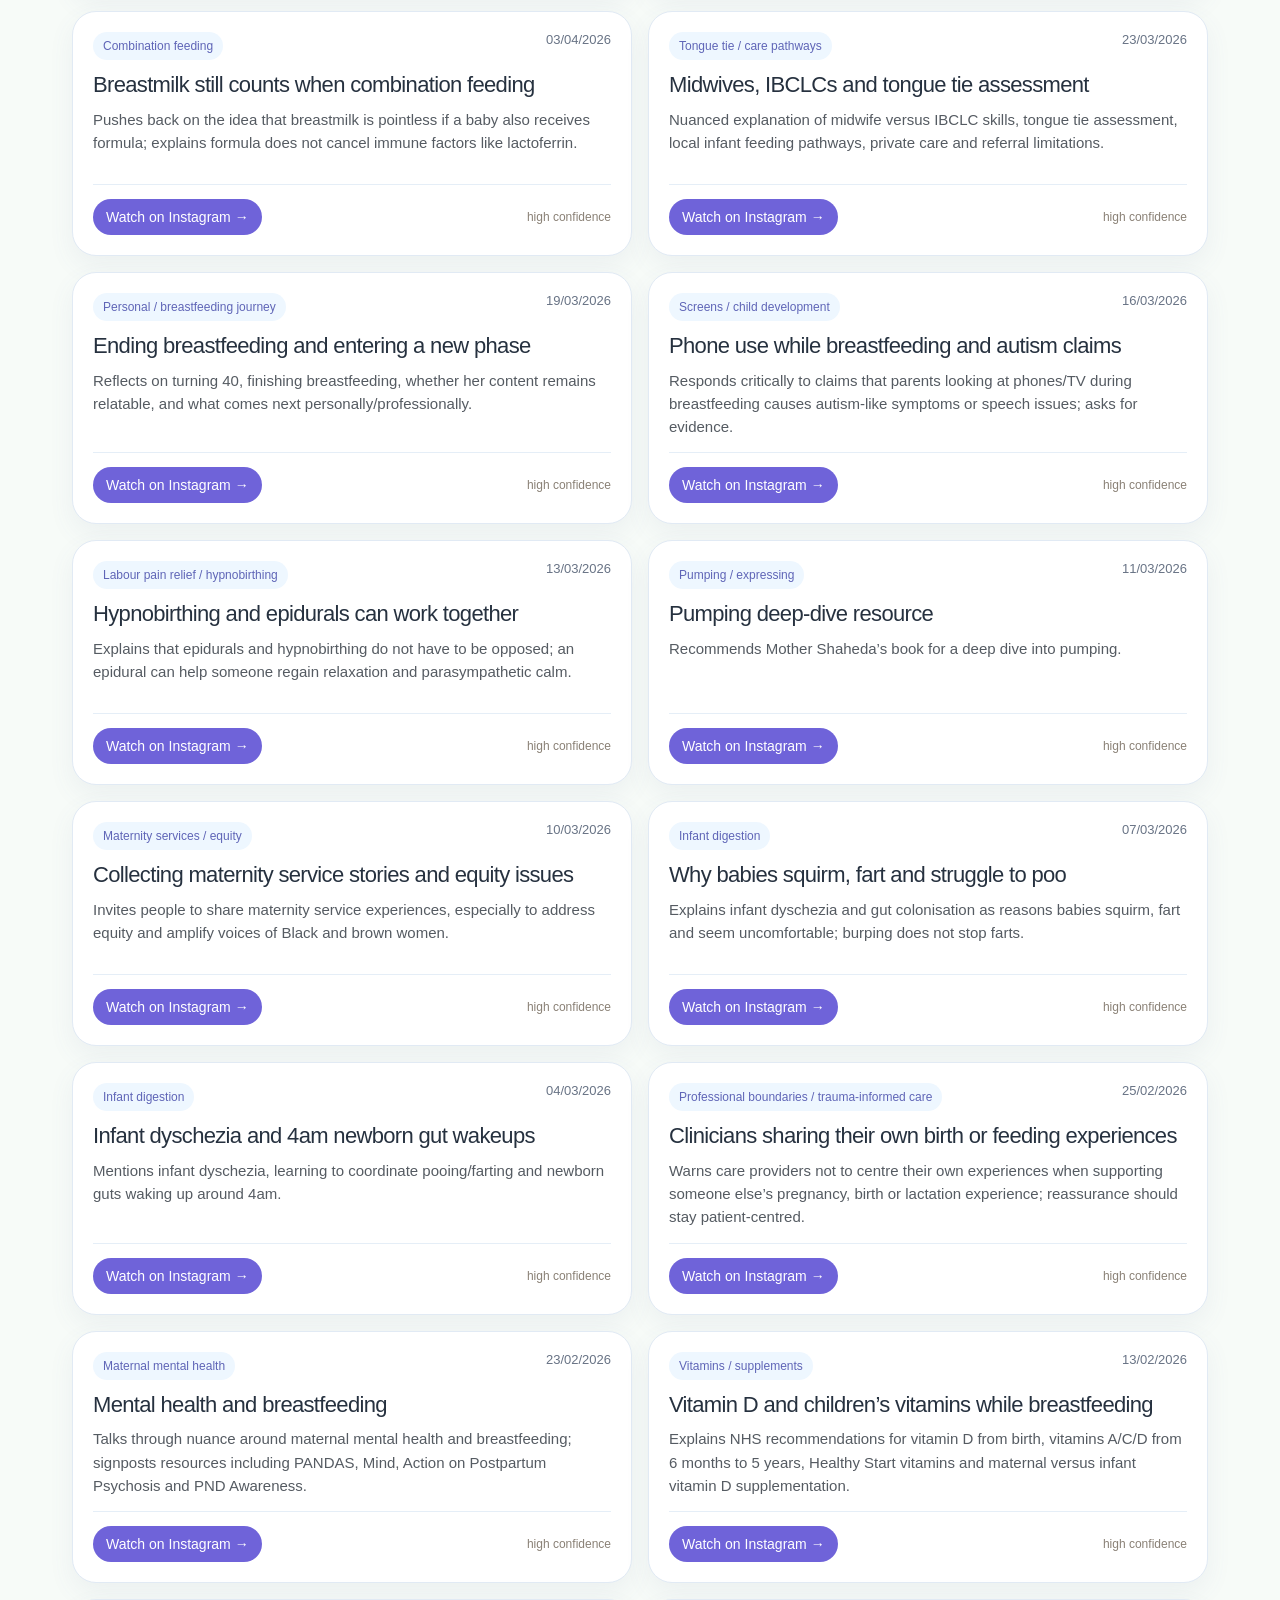
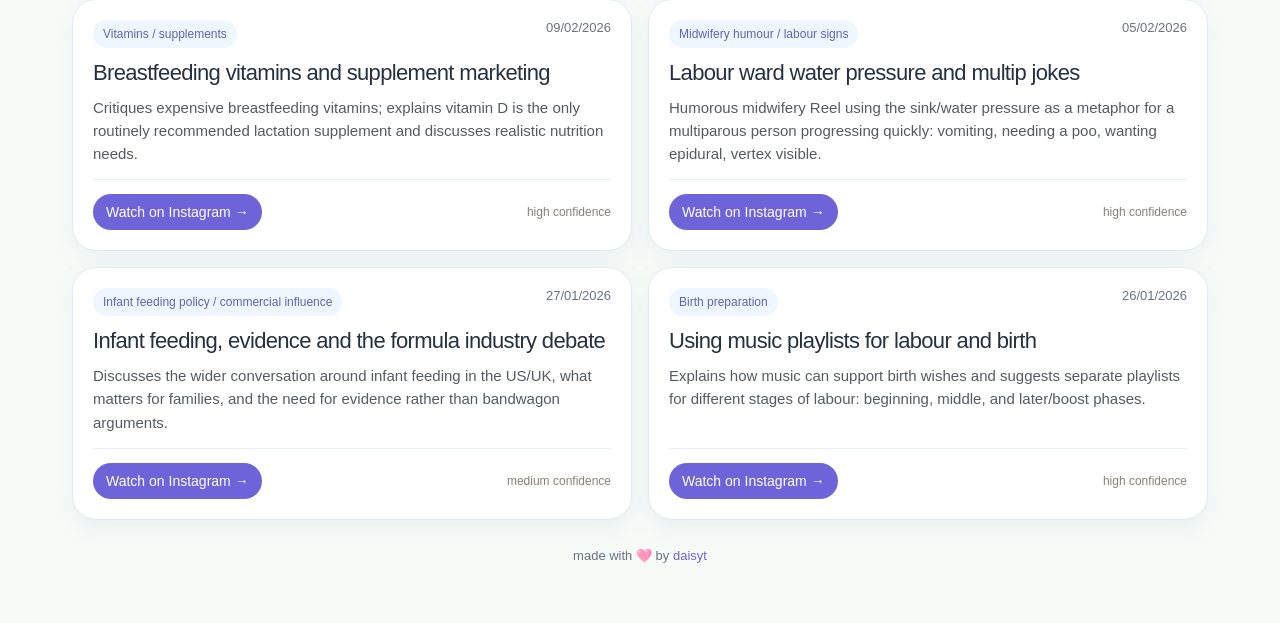
==== commit e6ecd6f4: "remove header" ====
--- a/olivia/index.html
+++ b/olivia/index.html
@@ -89,13 +89,8 @@
 </head>
 <body>
   <div class="wrap">
-    <header>
-      <div class="brand"><div class="mark">O</div><div>Olivia video search<br><span style="font-weight:500;color:var(--muted);font-size:13px">private pilot demo</span></div></div>
-      <div class="pill">No chatbot. No invented answers. Only matching videos.</div>
-    </header>
-
     <section class="hero">
-      <h1>Search my videos</h1>
+      <h1>Search my videos demo</h1>
     </section>
 
     <section class="searchPanel">
@@ -180,4 +175,4 @@
 render();
 </script>
 </body>
-</html>+</html>
